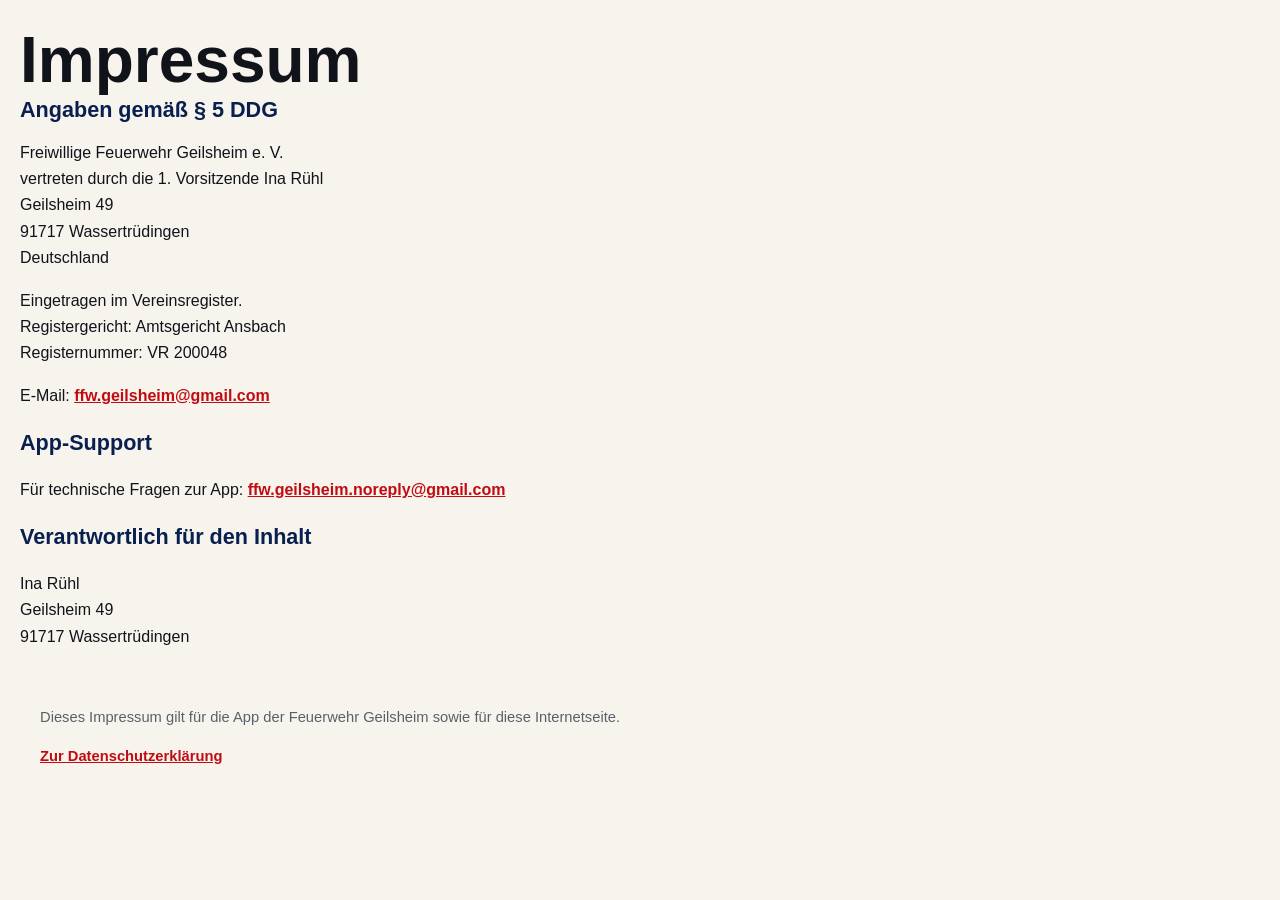
==== index.html @ 82e894a8 "Update index.html" ====
<!-- Update 08.08.2026 -->
<!DOCTYPE html>
<html lang="de">
<head>
    <meta charset="UTF-8">
    <meta name="viewport" content="width=device-width, initial-scale=1.0">

    <title>Impressum – Feuerwehr Geilsheim</title>
<style>
  * { box-sizing: border-box; }

  body {
    margin: 0;
    font-family: -apple-system, BlinkMacSystemFont, "Segoe UI", sans-serif;
    color: #11131a;
    background: #f7f4ee;
    line-height: 1.65;
  }

  header {
    background: #091f4f;
    color: white;
    padding: 56px 20px 44px;
  }

  .wrap {
    width: min(920px, 100%);
    margin: 0 auto;
  }

  .mark {
    display: inline-grid;
    place-items: center;
    width: 74px;
    height: 74px;
    margin-bottom: 22px;
    background: #c20b11;
    color: white;
    font-size: 34px;
    font-weight: 900;
  }

  h1 {
    margin: 0;
    font-size: clamp(2rem, 7vw, 4rem);
    line-height: 1;
  }

  .subtitle {
    max-width: 680px;
    margin: 18px 0 0;
    color: rgba(255, 255, 255, 0.78);
    font-size: 1.1rem;
    font-weight: 600;
  }

  main {
    padding: 28px 20px 48px;
  }

  section {
    padding: 24px 0;
    border-bottom: 1px solid rgba(9, 31, 79, 0.12);
  }

  section:last-child {
    border-bottom: 0;
  }

  h2 {
    margin: 0 0 12px;
    color: #091f4f;
    font-size: 1.35rem;
  }

  p, ul, address {
    max-width: 760px;
  }

  address {
    font-style: normal;
  }

  a {
    color: #c20b11;
    font-weight: 700;
    overflow-wrap: anywhere;
  }

  code {
    padding: 2px 5px;
    background: rgba(9, 31, 79, 0.08);
    border-radius: 4px;
  }

  .updated {
    color: #5a606b;
    font-weight: 700;
  }

  footer {
    padding: 24px 20px 36px;
    color: #5a606b;
    font-size: 0.92rem;
  }
</style>
</head>

<body>
    <main>
        <h1>Impressum</h1>

        <h2>Angaben gemäß § 5 DDG</h2>
        
        <address>
            Freiwillige Feuerwehr Geilsheim e. V.<br>
            vertreten durch die 1. Vorsitzende Ina Rühl<br>
            Geilsheim 49<br>
            91717 Wassertrüdingen<br>
            Deutschland
        </address>
        
        <p>
            Eingetragen im Vereinsregister.<br>
            Registergericht: Amtsgericht Ansbach<br>
            Registernummer: VR 200048
        </p>
        
        <p>
            E-Mail:
            <a href="mailto:ffw.geilsheim@gmail.com">
                ffw.geilsheim@gmail.com
            </a>
        </p>
        
        <h2>App-Support</h2>
        
        <p>
            Für technische Fragen zur App:
            <a href="mailto:ffw.geilsheim.noreply@gmail.com">
                ffw.geilsheim.noreply@gmail.com
            </a>
        </p>

        <h2>Verantwortlich für den Inhalt</h2>

        <p>
            Ina Rühl<br>
            Geilsheim 49<br>
            91717 Wassertrüdingen
        </p>

        <footer>
            <p>
                Dieses Impressum gilt für die App der Feuerwehr Geilsheim
                sowie für diese Internetseite.
            </p>
            <p>
                <a href="datenschutz.html">Zur Datenschutzerklärung</a>
            </p>
        </footer>
    </main>
</body>
</html>
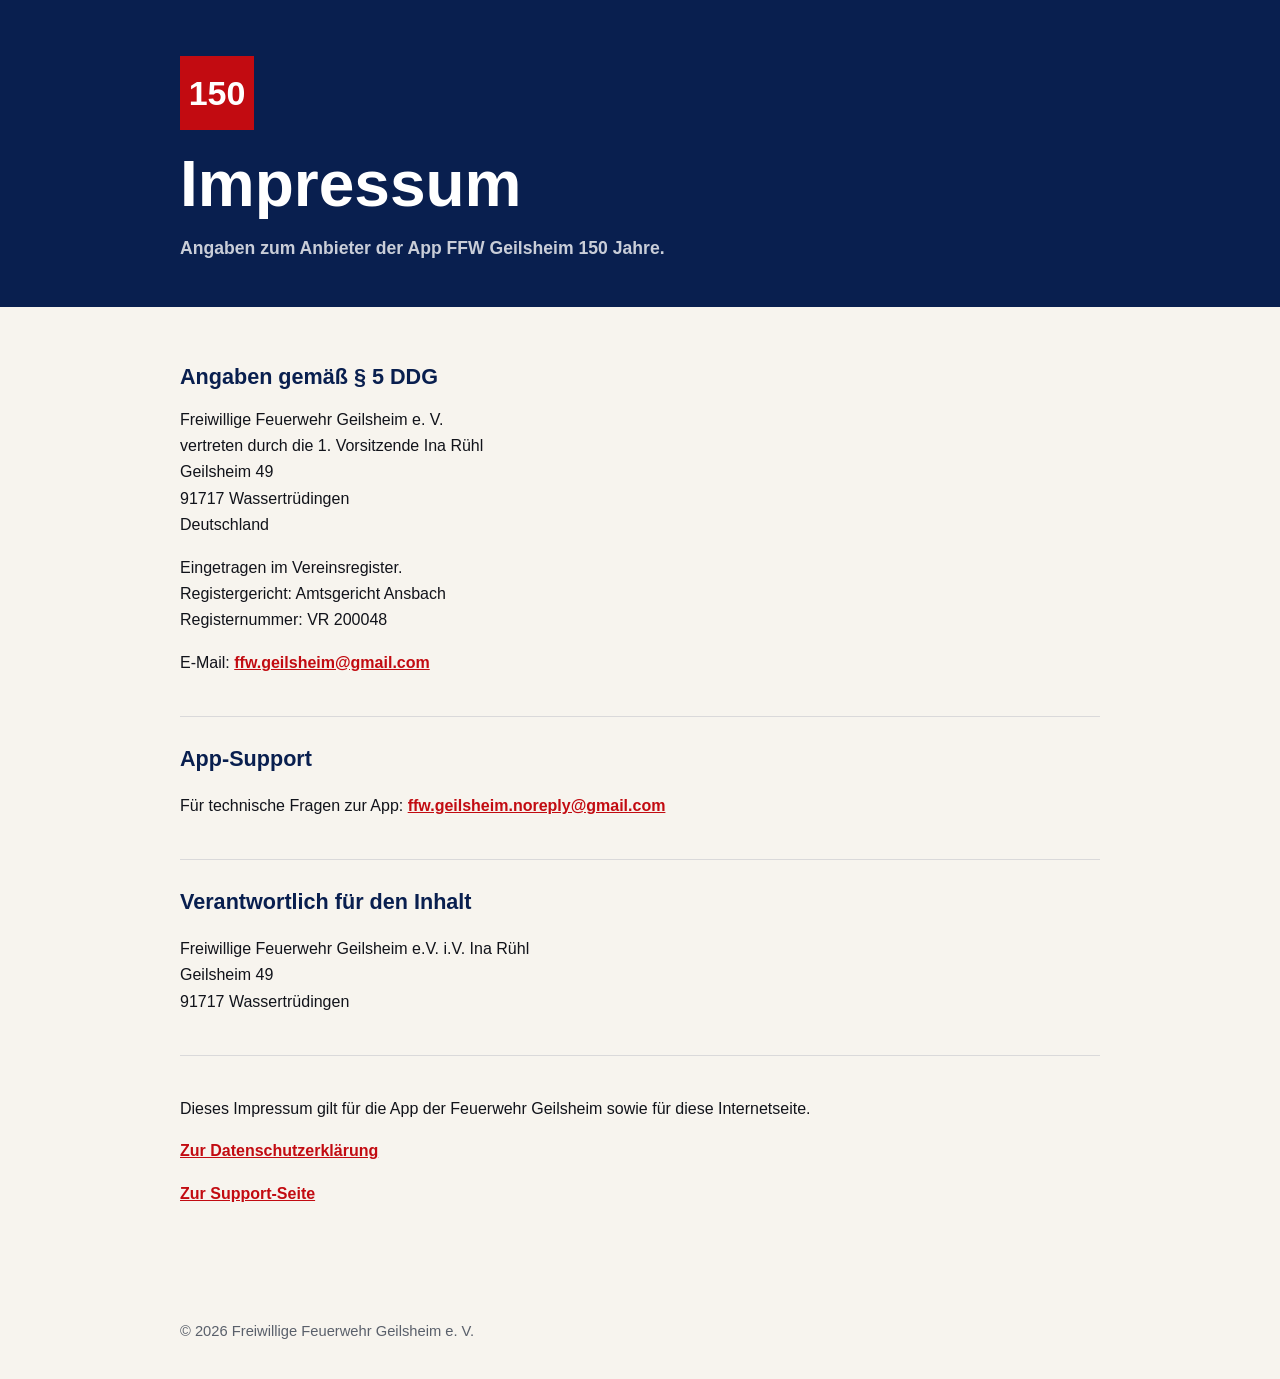
==== commit e4447add: "Update index.html" ====
--- a/index.html
+++ b/index.html
@@ -1,164 +1,175 @@
-<!-- Update 08.08.2026 -->
-<!DOCTYPE html>
+<!doctype html>
 <html lang="de">
 <head>
-    <meta charset="UTF-8">
-    <meta name="viewport" content="width=device-width, initial-scale=1.0">
+  <meta charset="utf-8">
+  <meta name="viewport" content="width=device-width, initial-scale=1">
+  <title>Impressum | FFW Geilsheim 150 Jahre</title>
+  <meta name="description" content="Impressum zur App FFW Geilsheim 150 Jahre.">
 
-    <title>Impressum – Feuerwehr Geilsheim</title>
-<style>
-  * { box-sizing: border-box; }
+  <style>
+    * {
+      box-sizing: border-box;
+    }
 
-  body {
-    margin: 0;
-    font-family: -apple-system, BlinkMacSystemFont, "Segoe UI", sans-serif;
-    color: #11131a;
-    background: #f7f4ee;
-    line-height: 1.65;
-  }
+    body {
+      margin: 0;
+      font-family: -apple-system, BlinkMacSystemFont, "Segoe UI", sans-serif;
+      color: #11131a;
+      background: #f7f4ee;
+      line-height: 1.65;
+    }
 
-  header {
-    background: #091f4f;
-    color: white;
-    padding: 56px 20px 44px;
-  }
+    header {
+      background: #091f4f;
+      color: white;
+      padding: 56px 20px 44px;
+    }
 
-  .wrap {
-    width: min(920px, 100%);
-    margin: 0 auto;
-  }
+    .wrap {
+      width: min(920px, 100%);
+      margin: 0 auto;
+    }
 
-  .mark {
-    display: inline-grid;
-    place-items: center;
-    width: 74px;
-    height: 74px;
-    margin-bottom: 22px;
-    background: #c20b11;
-    color: white;
-    font-size: 34px;
-    font-weight: 900;
-  }
+    .mark {
+      display: inline-grid;
+      place-items: center;
+      width: 74px;
+      height: 74px;
+      margin-bottom: 22px;
+      background: #c20b11;
+      color: white;
+      font-size: 34px;
+      font-weight: 900;
+    }
 
-  h1 {
-    margin: 0;
-    font-size: clamp(2rem, 7vw, 4rem);
-    line-height: 1;
-  }
+    h1 {
+      margin: 0;
+      font-size: clamp(2rem, 7vw, 4rem);
+      line-height: 1;
+    }
 
-  .subtitle {
-    max-width: 680px;
-    margin: 18px 0 0;
-    color: rgba(255, 255, 255, 0.78);
-    font-size: 1.1rem;
-    font-weight: 600;
-  }
+    .subtitle {
+      max-width: 680px;
+      margin: 18px 0 0;
+      color: rgba(255, 255, 255, 0.78);
+      font-size: 1.1rem;
+      font-weight: 600;
+    }
 
-  main {
-    padding: 28px 20px 48px;
-  }
+    main {
+      padding: 28px 20px 48px;
+    }
 
-  section {
-    padding: 24px 0;
-    border-bottom: 1px solid rgba(9, 31, 79, 0.12);
-  }
+    section {
+      padding: 24px 0;
+      border-bottom: 1px solid rgba(9, 31, 79, 0.12);
+    }
 
-  section:last-child {
-    border-bottom: 0;
-  }
+    section:last-child {
+      border-bottom: 0;
+    }
 
-  h2 {
-    margin: 0 0 12px;
-    color: #091f4f;
-    font-size: 1.35rem;
-  }
+    h2 {
+      margin: 0 0 12px;
+      color: #091f4f;
+      font-size: 1.35rem;
+    }
 
-  p, ul, address {
-    max-width: 760px;
-  }
+    p,
+    address {
+      max-width: 760px;
+    }
 
-  address {
-    font-style: normal;
-  }
+    address {
+      font-style: normal;
+    }
 
-  a {
-    color: #c20b11;
-    font-weight: 700;
-    overflow-wrap: anywhere;
-  }
+    a {
+      color: #c20b11;
+      font-weight: 700;
+      overflow-wrap: anywhere;
+    }
 
-  code {
-    padding: 2px 5px;
-    background: rgba(9, 31, 79, 0.08);
-    border-radius: 4px;
-  }
-
-  .updated {
-    color: #5a606b;
-    font-weight: 700;
-  }
-
-  footer {
-    padding: 24px 20px 36px;
-    color: #5a606b;
-    font-size: 0.92rem;
-  }
-</style>
+    footer {
+      padding: 24px 20px 36px;
+      color: #5a606b;
+      font-size: 0.92rem;
+    }
+  </style>
 </head>
 
 <body>
-    <main>
-        <h1>Impressum</h1>
+  <header>
+    <div class="wrap">
+      <div class="mark">150</div>
+      <h1>Impressum</h1>
+      <p class="subtitle">Angaben zum Anbieter der App FFW Geilsheim 150 Jahre.</p>
+    </div>
+  </header>
 
+  <main>
+    <div class="wrap">
+      <section>
         <h2>Angaben gemäß § 5 DDG</h2>
-        
+
         <address>
-            Freiwillige Feuerwehr Geilsheim e. V.<br>
-            vertreten durch die 1. Vorsitzende Ina Rühl<br>
-            Geilsheim 49<br>
-            91717 Wassertrüdingen<br>
-            Deutschland
+          Freiwillige Feuerwehr Geilsheim e. V.<br>
+          vertreten durch die 1. Vorsitzende Ina Rühl<br>
+          Geilsheim 49<br>
+          91717 Wassertrüdingen<br>
+          Deutschland
         </address>
-        
+
         <p>
-            Eingetragen im Vereinsregister.<br>
-            Registergericht: Amtsgericht Ansbach<br>
-            Registernummer: VR 200048
-        </p>
-        
-        <p>
-            E-Mail:
-            <a href="mailto:ffw.geilsheim@gmail.com">
-                ffw.geilsheim@gmail.com
-            </a>
-        </p>
-        
-        <h2>App-Support</h2>
-        
-        <p>
-            Für technische Fragen zur App:
-            <a href="mailto:ffw.geilsheim.noreply@gmail.com">
-                ffw.geilsheim.noreply@gmail.com
-            </a>
+          Eingetragen im Vereinsregister.<br>
+          Registergericht: Amtsgericht Ansbach<br>
+          Registernummer: VR 200048
         </p>
 
+        <p>
+          E-Mail:
+          <a href="mailto:ffw.geilsheim@gmail.com">ffw.geilsheim@gmail.com</a>
+        </p>
+      </section>
+
+      <section>
+        <h2>App-Support</h2>
+
+        <p>
+          Für technische Fragen zur App:
+          <a href="mailto:ffw.geilsheim.noreply@gmail.com">ffw.geilsheim.noreply@gmail.com</a>
+        </p>
+      </section>
+
+      <section>
         <h2>Verantwortlich für den Inhalt</h2>
 
         <p>
-            Ina Rühl<br>
-            Geilsheim 49<br>
-            91717 Wassertrüdingen
+          Freiwillige Feuerwehr Geilsheim e.V.
+          i.V. Ina Rühl<br>
+          Geilsheim 49<br>
+          91717 Wassertrüdingen
+        </p>
+      </section>
+
+      <section>
+        <p>
+          Dieses Impressum gilt für die App der Feuerwehr Geilsheim sowie für diese Internetseite.
         </p>
 
-        <footer>
-            <p>
-                Dieses Impressum gilt für die App der Feuerwehr Geilsheim
-                sowie für diese Internetseite.
-            </p>
-            <p>
-                <a href="datenschutz.html">Zur Datenschutzerklärung</a>
-            </p>
-        </footer>
-    </main>
+        <p>
+          <a href="datenschutz.html">Zur Datenschutzerklärung</a>
+        </p>
+
+        <p>
+          <a href="support.html">Zur Support-Seite</a>
+        </p>
+      </section>
+    </div>
+  </main>
+
+  <footer>
+    <div class="wrap">© 2026 Freiwillige Feuerwehr Geilsheim e. V.</div>
+  </footer>
 </body>
 </html>
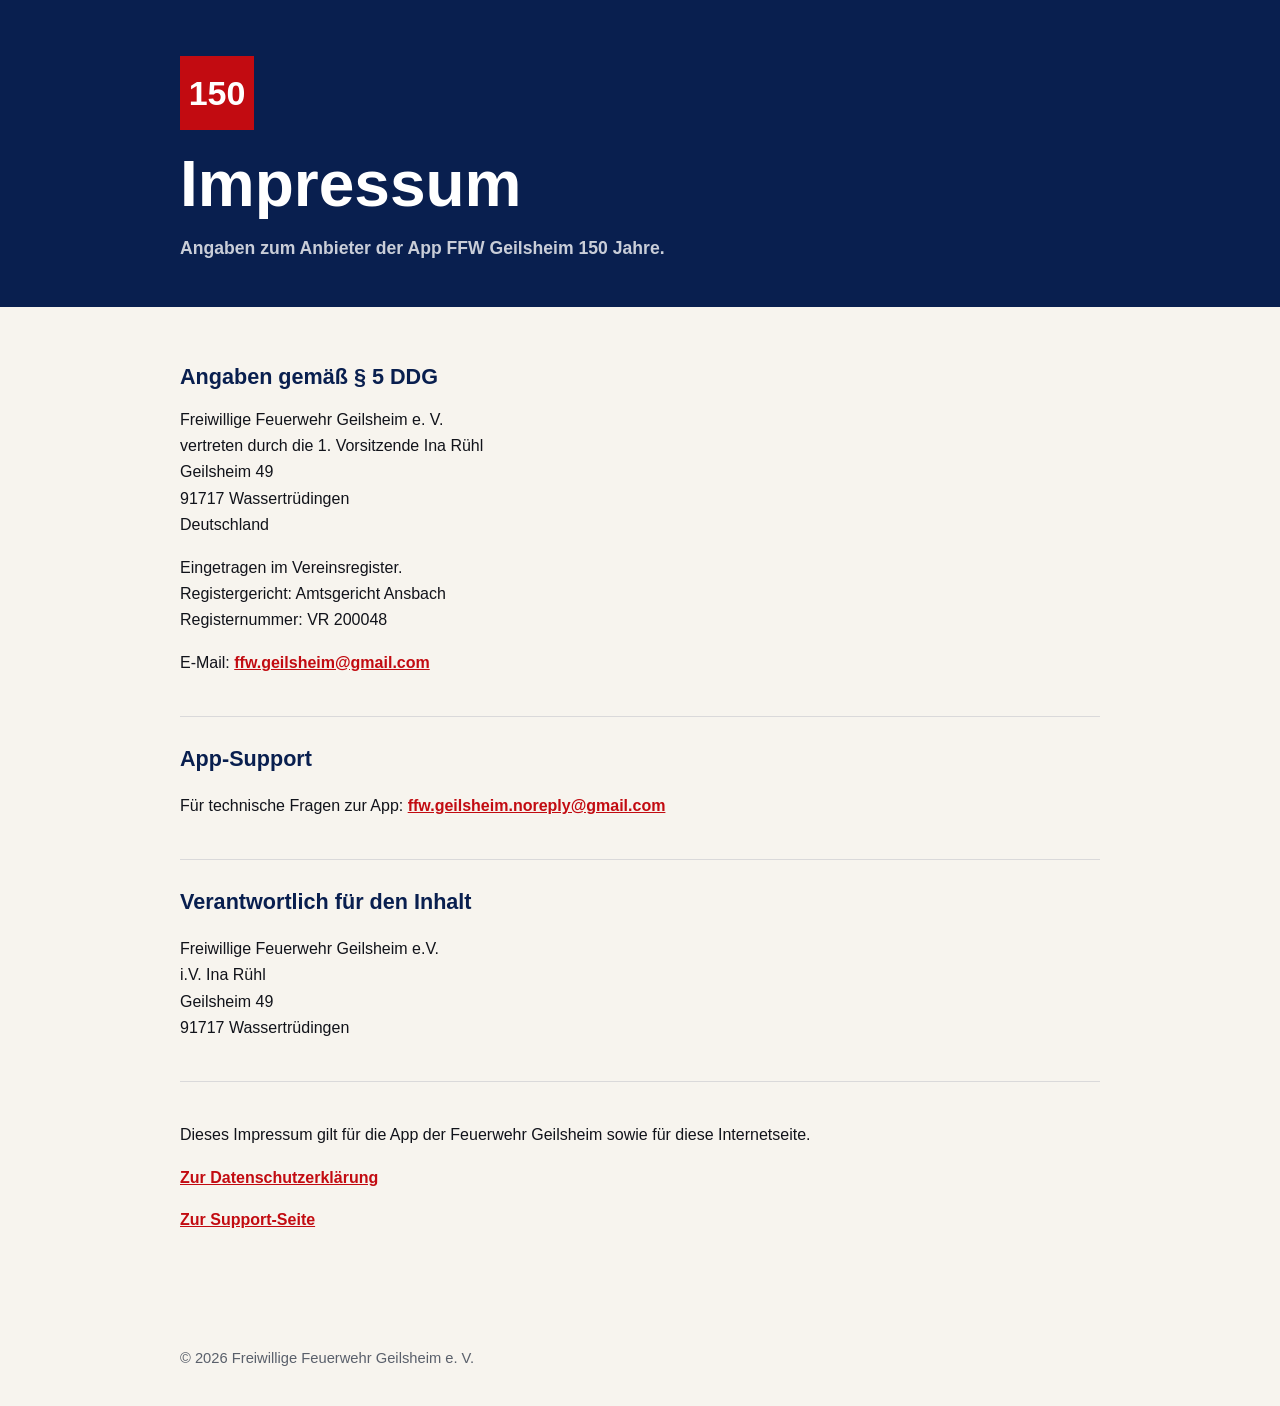
==== commit 5de6a26b: "Update index.html" ====
--- a/index.html
+++ b/index.html
@@ -145,7 +145,7 @@
         <h2>Verantwortlich für den Inhalt</h2>
 
         <p>
-          Freiwillige Feuerwehr Geilsheim e.V.
+          Freiwillige Feuerwehr Geilsheim e.V.<br>
           i.V. Ina Rühl<br>
           Geilsheim 49<br>
           91717 Wassertrüdingen
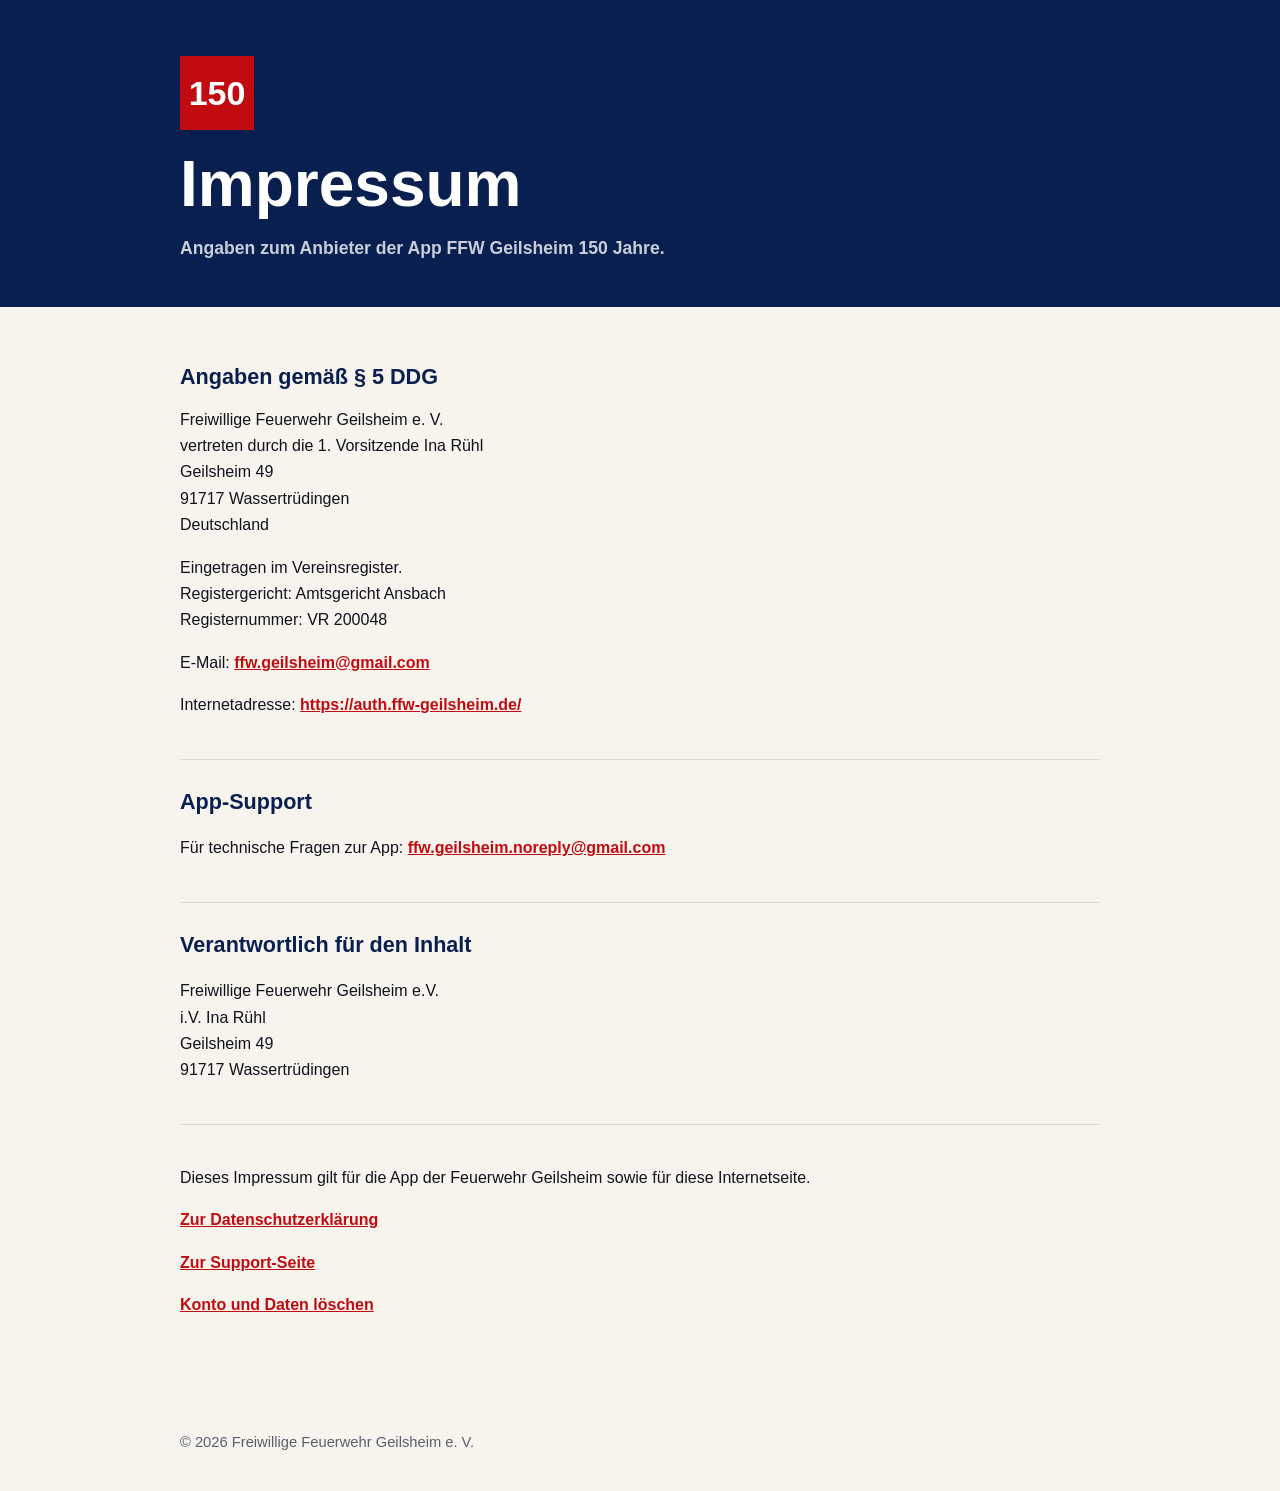
==== commit 515a4e5f: "Add account deletion page and update public URLs" ====
--- a/index.html
+++ b/index.html
@@ -5,6 +5,7 @@
   <meta name="viewport" content="width=device-width, initial-scale=1">
   <title>Impressum | FFW Geilsheim 150 Jahre</title>
   <meta name="description" content="Impressum zur App FFW Geilsheim 150 Jahre.">
+  <link rel="canonical" href="https://auth.ffw-geilsheim.de/">
 
   <style>
     * {
@@ -130,6 +131,11 @@
           E-Mail:
           <a href="mailto:ffw.geilsheim@gmail.com">ffw.geilsheim@gmail.com</a>
         </p>
+
+        <p>
+          Internetadresse:
+          <a href="https://auth.ffw-geilsheim.de/">https://auth.ffw-geilsheim.de/</a>
+        </p>
       </section>
 
       <section>
@@ -164,6 +170,10 @@
         <p>
           <a href="support.html">Zur Support-Seite</a>
         </p>
+
+        <p>
+          <a href="account-deletion.html">Konto und Daten löschen</a>
+        </p>
       </section>
     </div>
   </main>
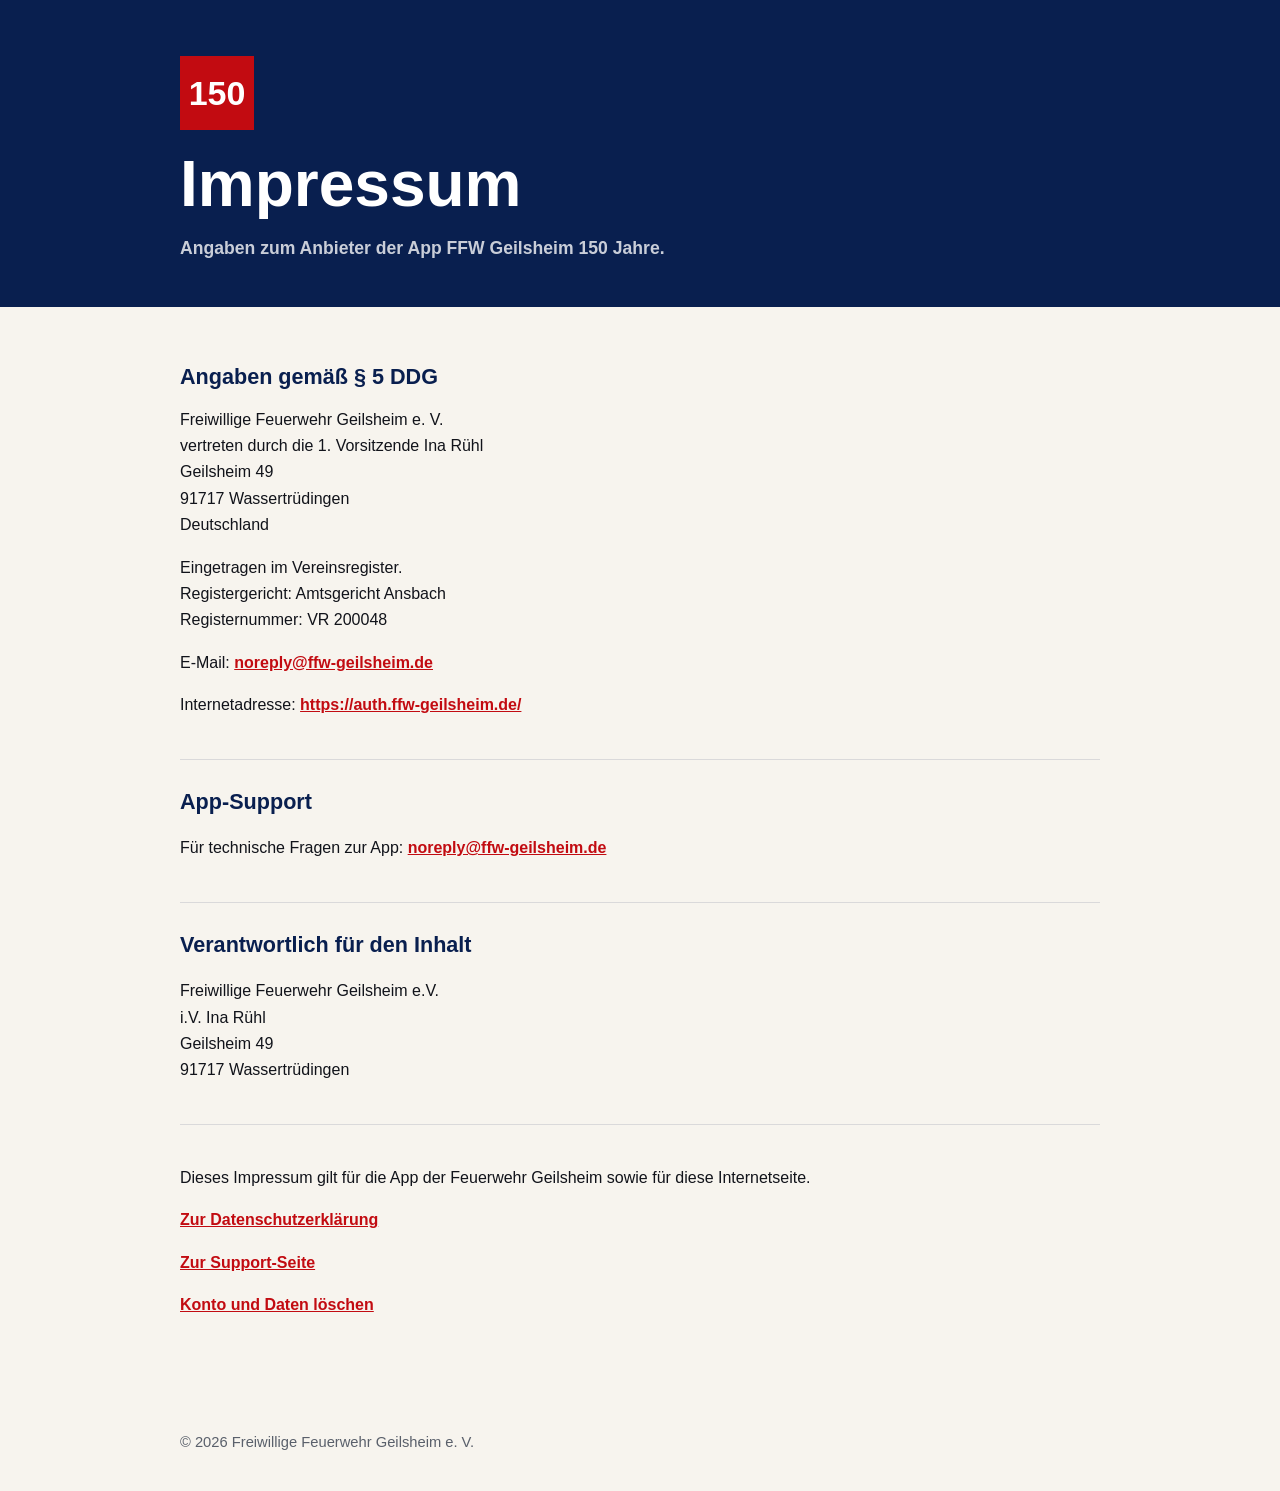
==== commit a42b3248: "Update index.html -- MAILADRESSEN angepasst" ====
--- a/index.html
+++ b/index.html
@@ -129,7 +129,7 @@
 
         <p>
           E-Mail:
-          <a href="mailto:ffw.geilsheim@gmail.com">ffw.geilsheim@gmail.com</a>
+          <a href="mailto:noreply@ffw-geilsheim.de">noreply@ffw-geilsheim.de</a>
         </p>
 
         <p>
@@ -143,7 +143,7 @@
 
         <p>
           Für technische Fragen zur App:
-          <a href="mailto:ffw.geilsheim.noreply@gmail.com">ffw.geilsheim.noreply@gmail.com</a>
+          <a href="mailto:noreply@ffw-geilsheim.de">noreply@ffw-geilsheim.de</a>
         </p>
       </section>
 
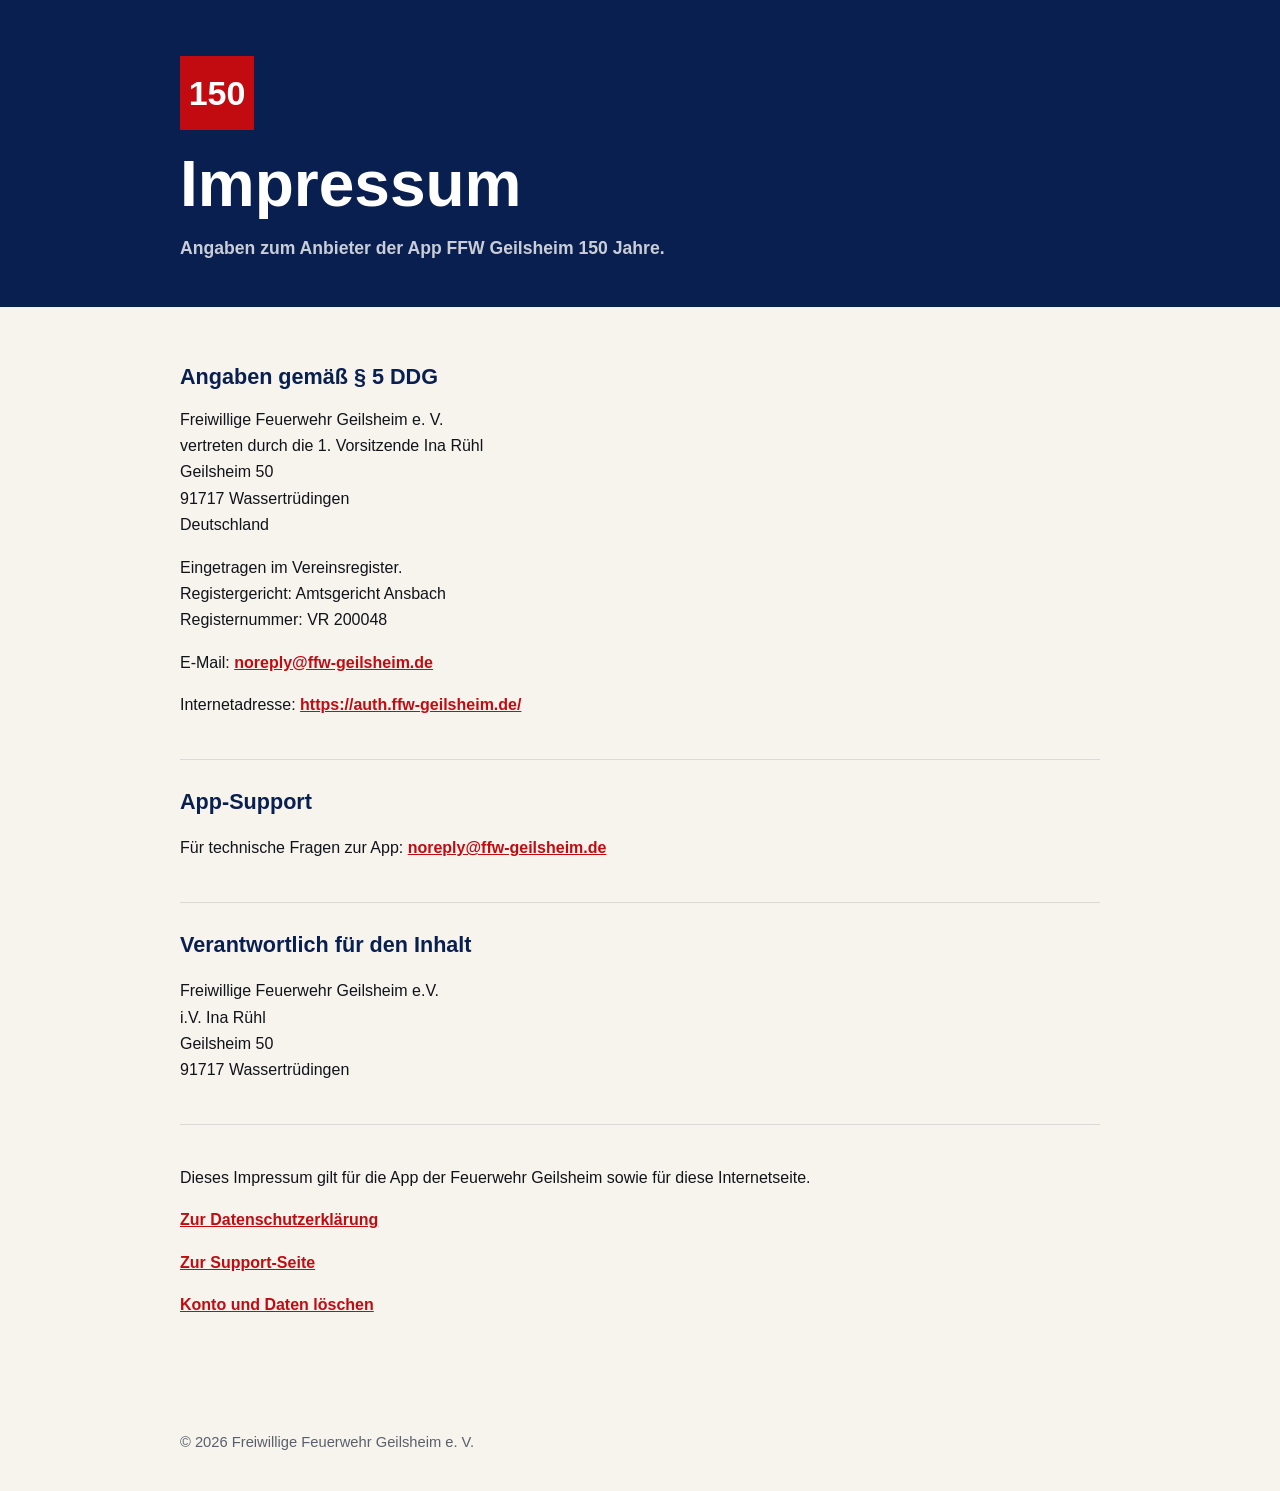
==== commit 3a15e7c7: "Update index.html" ====
--- a/index.html
+++ b/index.html
@@ -116,7 +116,7 @@
         <address>
           Freiwillige Feuerwehr Geilsheim e. V.<br>
           vertreten durch die 1. Vorsitzende Ina Rühl<br>
-          Geilsheim 49<br>
+          Geilsheim 50<br>
           91717 Wassertrüdingen<br>
           Deutschland
         </address>
@@ -153,7 +153,7 @@
         <p>
           Freiwillige Feuerwehr Geilsheim e.V.<br>
           i.V. Ina Rühl<br>
-          Geilsheim 49<br>
+          Geilsheim 50<br>
           91717 Wassertrüdingen
         </p>
       </section>
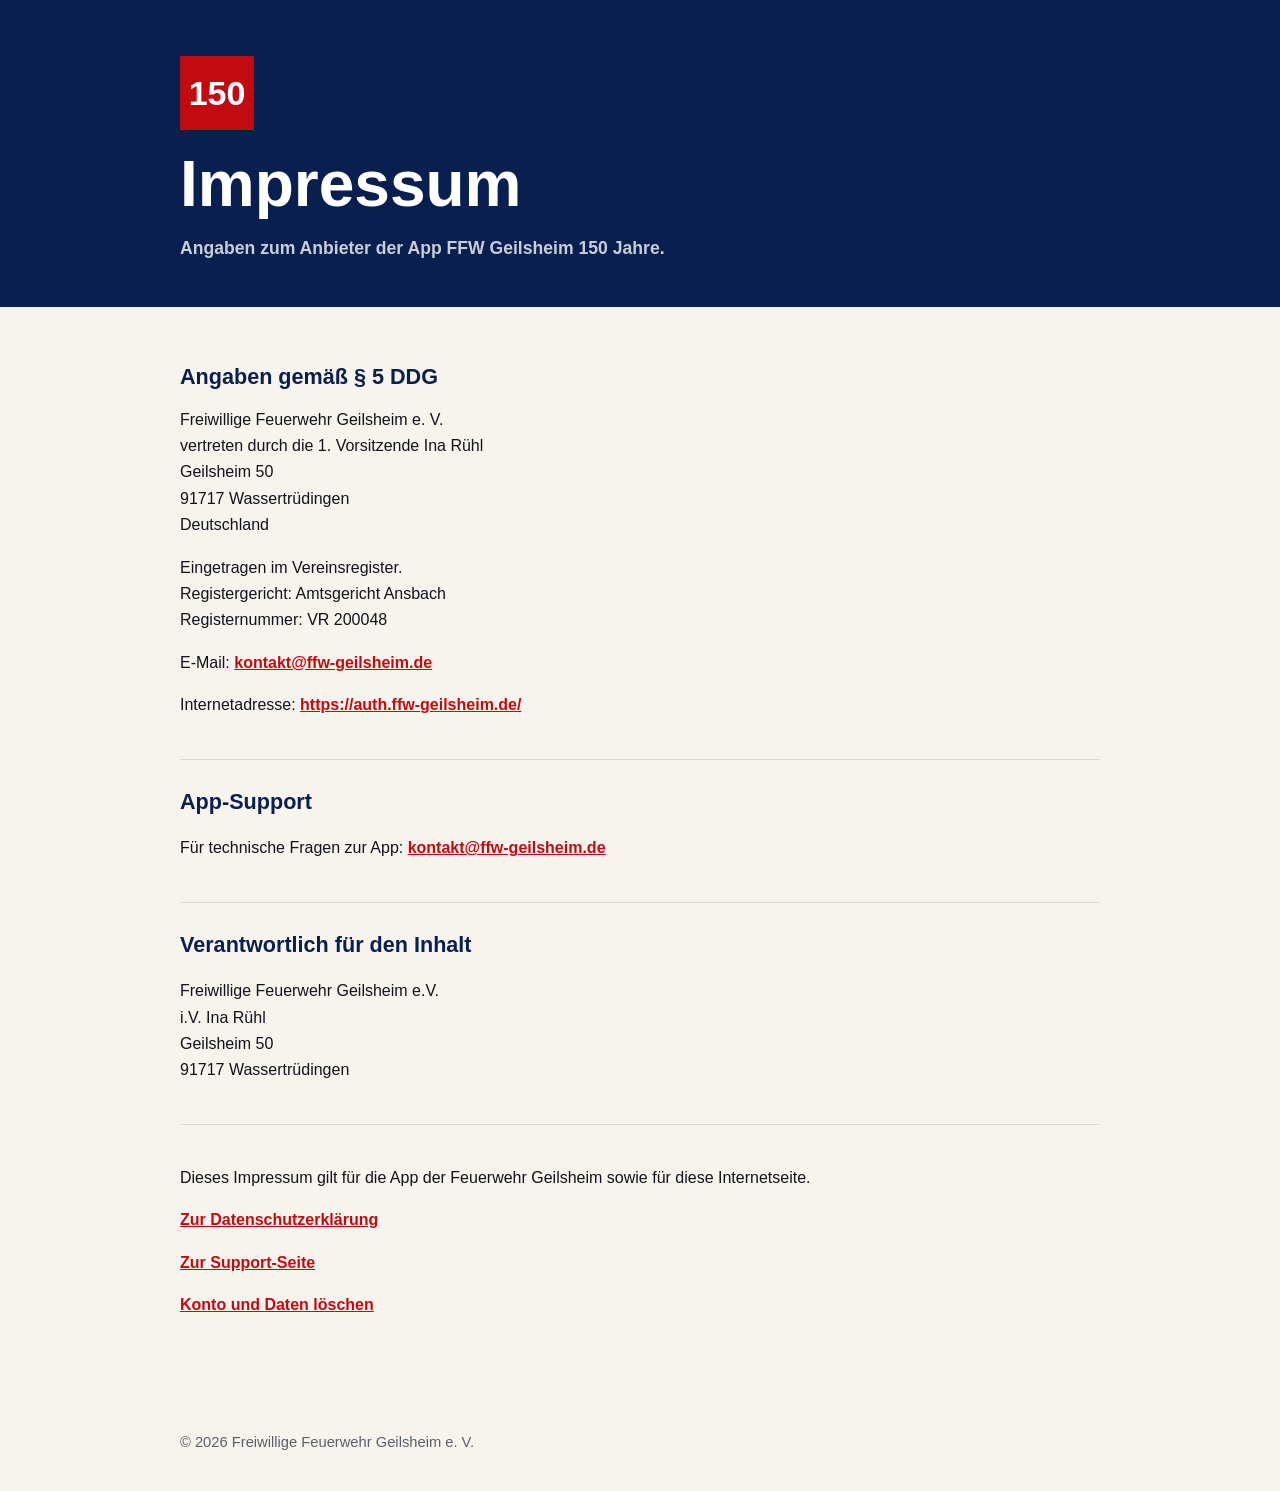
==== commit feacb66c: "Update index.html" ====
--- a/index.html
+++ b/index.html
@@ -129,7 +129,7 @@
 
         <p>
           E-Mail:
-          <a href="mailto:noreply@ffw-geilsheim.de">noreply@ffw-geilsheim.de</a>
+          <a href="mailto:kontakt@ffw-geilsheim.de">kontakt@ffw-geilsheim.de</a>
         </p>
 
         <p>
@@ -143,7 +143,7 @@
 
         <p>
           Für technische Fragen zur App:
-          <a href="mailto:noreply@ffw-geilsheim.de">noreply@ffw-geilsheim.de</a>
+          <a href="mailto:kontakt@ffw-geilsheim.de">kontakt@ffw-geilsheim.de</a>
         </p>
       </section>
 
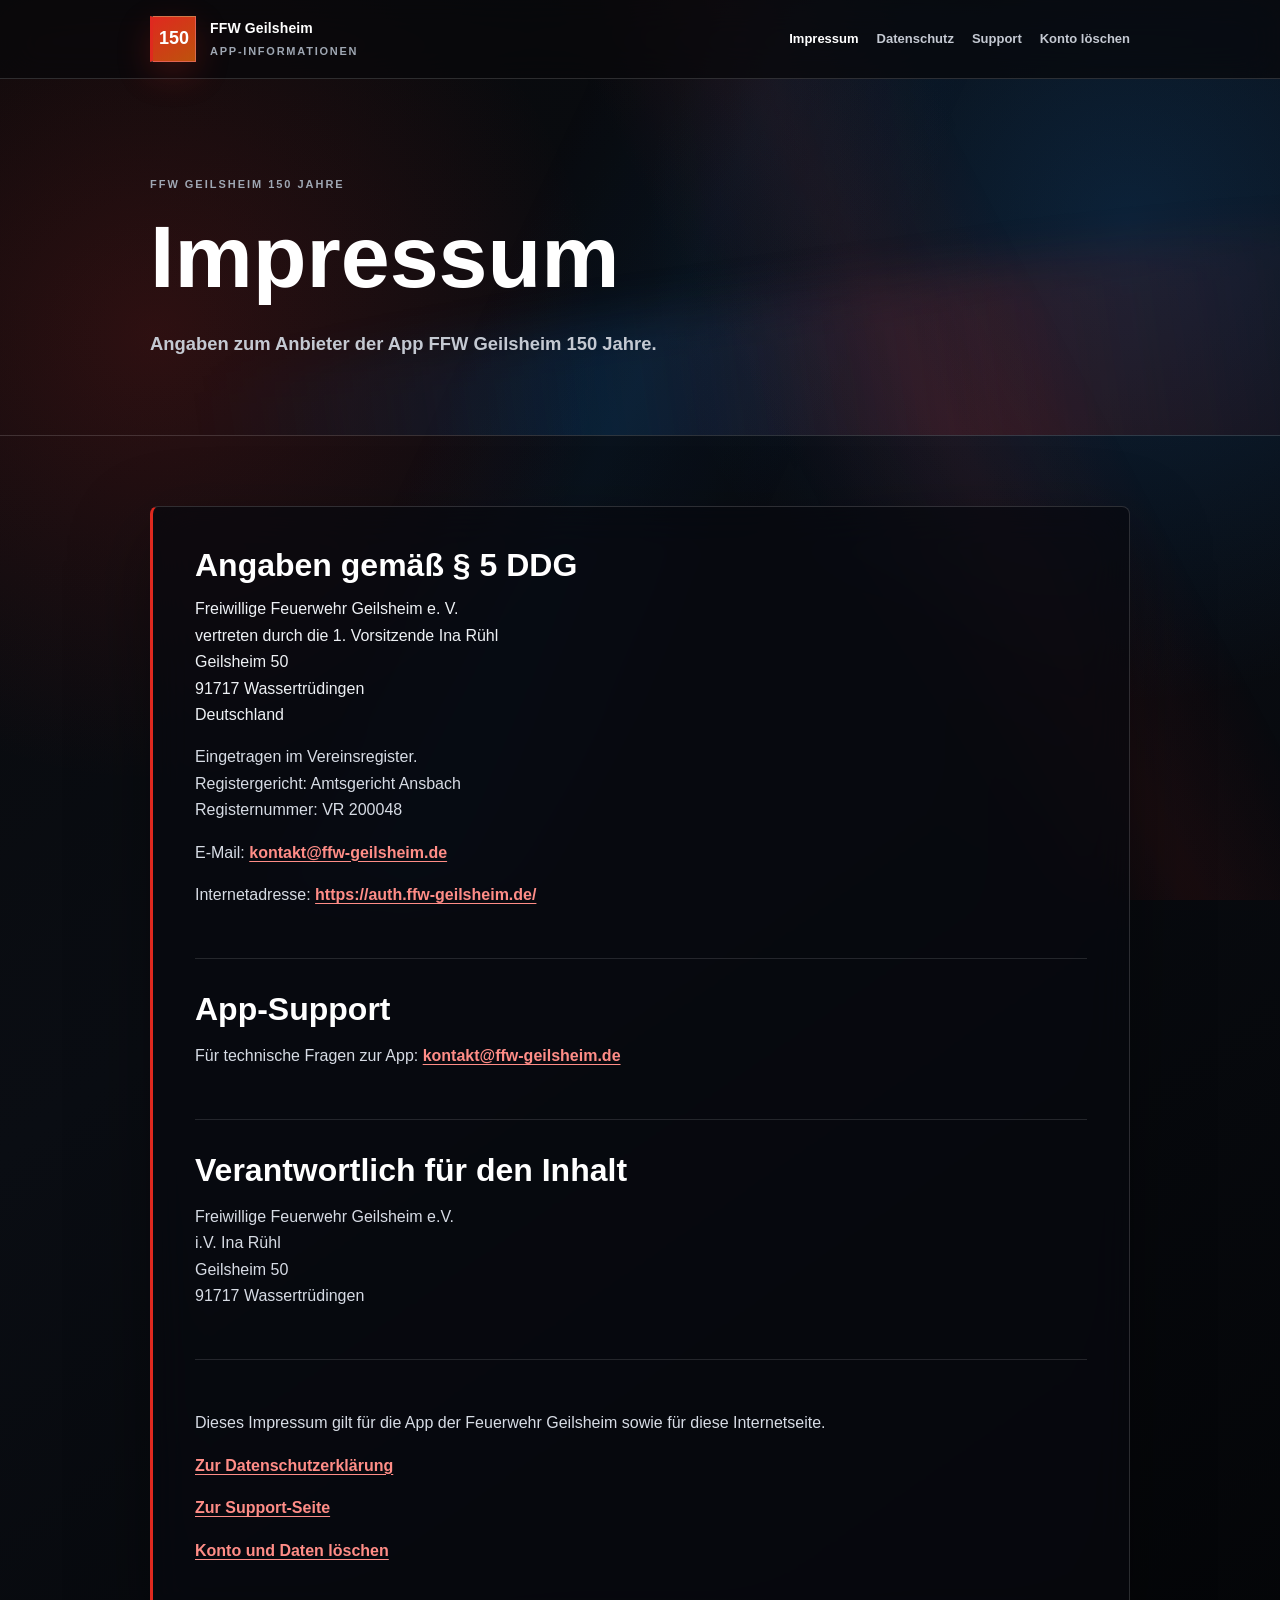
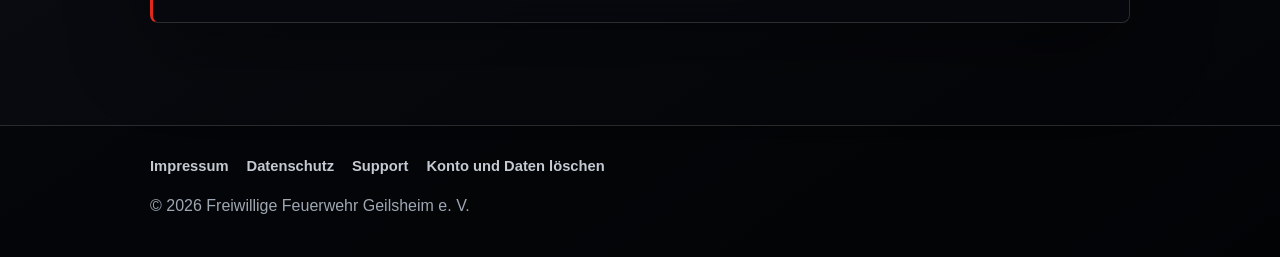
==== commit 144f5e08: "Redesign GitHub Pages for FFW Geilsheim" ====
--- a/index.html
+++ b/index.html
@@ -6,110 +6,40 @@
   <title>Impressum | FFW Geilsheim 150 Jahre</title>
   <meta name="description" content="Impressum zur App FFW Geilsheim 150 Jahre.">
   <link rel="canonical" href="https://auth.ffw-geilsheim.de/">
-
-  <style>
-    * {
-      box-sizing: border-box;
-    }
-
-    body {
-      margin: 0;
-      font-family: -apple-system, BlinkMacSystemFont, "Segoe UI", sans-serif;
-      color: #11131a;
-      background: #f7f4ee;
-      line-height: 1.65;
-    }
-
-    header {
-      background: #091f4f;
-      color: white;
-      padding: 56px 20px 44px;
-    }
-
-    .wrap {
-      width: min(920px, 100%);
-      margin: 0 auto;
-    }
-
-    .mark {
-      display: inline-grid;
-      place-items: center;
-      width: 74px;
-      height: 74px;
-      margin-bottom: 22px;
-      background: #c20b11;
-      color: white;
-      font-size: 34px;
-      font-weight: 900;
-    }
-
-    h1 {
-      margin: 0;
-      font-size: clamp(2rem, 7vw, 4rem);
-      line-height: 1;
-    }
-
-    .subtitle {
-      max-width: 680px;
-      margin: 18px 0 0;
-      color: rgba(255, 255, 255, 0.78);
-      font-size: 1.1rem;
-      font-weight: 600;
-    }
-
-    main {
-      padding: 28px 20px 48px;
-    }
-
-    section {
-      padding: 24px 0;
-      border-bottom: 1px solid rgba(9, 31, 79, 0.12);
-    }
-
-    section:last-child {
-      border-bottom: 0;
-    }
-
-    h2 {
-      margin: 0 0 12px;
-      color: #091f4f;
-      font-size: 1.35rem;
-    }
-
-    p,
-    address {
-      max-width: 760px;
-    }
-
-    address {
-      font-style: normal;
-    }
-
-    a {
-      color: #c20b11;
-      font-weight: 700;
-      overflow-wrap: anywhere;
-    }
-
-    footer {
-      padding: 24px 20px 36px;
-      color: #5a606b;
-      font-size: 0.92rem;
-    }
-  </style>
+  <link rel="stylesheet" href="styles.css">
 </head>
 
 <body>
-  <header>
-    <div class="wrap">
-      <div class="mark">150</div>
-      <h1>Impressum</h1>
-      <p class="subtitle">Angaben zum Anbieter der App FFW Geilsheim 150 Jahre.</p>
+  <a class="skip-link" href="#content">Zum Inhalt springen</a>
+  <div class="site-shell">
+  <header class="site-header">
+    <div class="wrap site-header__inner">
+      <a class="brand" href="index.html" aria-current="page">
+        <span class="mark">150</span>
+        <span class="brand__text">
+          <span class="brand__name">FFW Geilsheim</span>
+          <span class="brand__meta">App-Informationen</span>
+        </span>
+      </a>
+      <nav class="site-nav" aria-label="Hauptnavigation">
+        <a href="index.html" aria-current="page">Impressum</a>
+        <a href="datenschutz.html">Datenschutz</a>
+        <a href="support.html">Support</a>
+        <a href="account-deletion.html">Konto löschen</a>
+      </nav>
     </div>
   </header>
 
-  <main>
+  <section class="hero" aria-labelledby="page-title">
     <div class="wrap">
+      <p class="eyebrow">FFW Geilsheim 150 Jahre</p>
+      <h1 id="page-title">Impressum</h1>
+      <p class="subtitle">Angaben zum Anbieter der App FFW Geilsheim 150 Jahre.</p>
+    </div>
+  </section>
+
+  <main id="content">
+    <div class="wrap content-panel">
       <section>
         <h2>Angaben gemäß § 5 DDG</h2>
 
@@ -178,8 +108,17 @@
     </div>
   </main>
 
-  <footer>
-    <div class="wrap">© 2026 Freiwillige Feuerwehr Geilsheim e. V.</div>
+  <footer class="site-footer">
+    <div class="wrap site-footer__inner">
+      <nav aria-label="Rechtliche Informationen und Support">
+        <a href="index.html" aria-current="page">Impressum</a>
+        <a href="datenschutz.html">Datenschutz</a>
+        <a href="support.html">Support</a>
+        <a href="account-deletion.html">Konto und Daten löschen</a>
+      </nav>
+      <p>© 2026 Freiwillige Feuerwehr Geilsheim e. V.</p>
+    </div>
   </footer>
+  </div>
 </body>
 </html>
--- a/styles.css
+++ b/styles.css
@@ -0,0 +1,479 @@
+* {
+    box-sizing: border-box;
+}
+
+:root {
+    color-scheme: dark;
+    --color-black: #08090b;
+    --color-ink: #f7f8fa;
+    --color-muted: #c4c9d2;
+    --color-soft: #9fa7b3;
+    --color-line: rgba(255, 255, 255, 0.15);
+    --color-glass: rgba(7, 9, 14, 0.72);
+    --color-glass-strong: rgba(12, 15, 22, 0.88);
+    --color-red: #df291f;
+    --color-red-soft: rgba(223, 41, 31, 0.18);
+    --color-blue: #1478d4;
+    --color-orange: #ff8a1f;
+    --space-page: clamp(20px, 5vw, 64px);
+    --radius-card: 8px;
+    --shadow-deep: 0 28px 80px rgba(0, 0, 0, 0.36);
+    --font-system: Inter, Avenir Next, Segoe UI, Helvetica, Arial, sans-serif;
+}
+
+html {
+    min-width: 320px;
+    -webkit-text-size-adjust: 100%;
+}
+
+body {
+    margin: 0;
+    color: var(--color-ink);
+    background:
+        radial-gradient(circle at 12% 18%, rgba(229, 43, 33, 0.17), transparent 28rem),
+        radial-gradient(circle at 88% 12%, rgba(20, 120, 212, 0.2), transparent 30rem),
+        linear-gradient(145deg, #08090b 0%, #0a0d13 42%, #030406 100%);
+    font-family: var(--font-system);
+    line-height: 1.65;
+}
+
+body::before {
+    content: "";
+    position: fixed;
+    inset: 0;
+    z-index: -1;
+    pointer-events: none;
+    background:
+        linear-gradient(115deg, transparent 0 36%, rgba(20, 120, 212, 0.08) 48%, transparent 60%),
+        linear-gradient(62deg, transparent 0 58%, rgba(229, 43, 33, 0.1) 68%, transparent 78%);
+    opacity: 0.78;
+}
+
+a {
+    color: #ff8d87;
+    font-weight: 700;
+    overflow-wrap: anywhere;
+    text-underline-offset: 0.18em;
+}
+
+a:hover {
+    color: #ffffff;
+}
+
+:where(a, button, input, textarea, select):focus-visible {
+    outline: 3px solid #ffffff;
+    outline-offset: 3px;
+}
+
+.skip-link {
+    position: fixed;
+    top: 12px;
+    left: 12px;
+    z-index: 20;
+    transform: translateY(-180%);
+    padding: 12px 16px;
+    color: #08090b;
+    background: #ffffff;
+    font-weight: 800;
+}
+
+.skip-link:focus {
+    transform: none;
+}
+
+.site-shell {
+    min-height: 100vh;
+    overflow-x: clip;
+}
+
+.wrap {
+    width: min(980px, 100% - (var(--space-page) * 2));
+    margin: 0 auto;
+}
+
+.site-header {
+    border-bottom: 1px solid var(--color-line);
+    background: rgba(8, 9, 11, 0.76);
+    backdrop-filter: blur(18px) saturate(125%);
+}
+
+.site-header__inner {
+    display: flex;
+    align-items: center;
+    justify-content: space-between;
+    gap: 24px;
+    min-height: 78px;
+}
+
+.brand {
+    display: inline-flex;
+    align-items: center;
+    gap: 14px;
+    color: #ffffff;
+    text-decoration: none;
+}
+
+.mark {
+    display: inline-grid;
+    place-items: center;
+    flex: none;
+    width: 46px;
+    height: 46px;
+    border: 1px solid rgba(255, 255, 255, 0.24);
+    border-left: 3px solid var(--color-red);
+    background: linear-gradient(145deg, #df291f, #bd530c);
+    color: #ffffff;
+    font-size: 18px;
+    font-weight: 900;
+    letter-spacing: 0;
+    box-shadow: 0 12px 34px rgba(229, 43, 33, 0.22);
+}
+
+.brand__text {
+    display: grid;
+    gap: 2px;
+}
+
+.brand__name {
+    font-size: 14px;
+    font-weight: 800;
+    letter-spacing: 0.01em;
+}
+
+.brand__meta {
+    color: var(--color-soft);
+    font-size: 11px;
+    font-weight: 700;
+    letter-spacing: 0.16em;
+    text-transform: uppercase;
+}
+
+.site-nav {
+    display: flex;
+    flex-wrap: wrap;
+    justify-content: flex-end;
+    gap: 8px 18px;
+}
+
+.site-nav a {
+    min-height: 44px;
+    display: inline-flex;
+    align-items: center;
+    color: var(--color-muted);
+    font-size: 13px;
+    font-weight: 700;
+    text-decoration: none;
+}
+
+.site-nav a:hover,
+.site-nav a[aria-current="page"] {
+    color: #ffffff;
+}
+
+.hero {
+    position: relative;
+    overflow: hidden;
+    padding: clamp(58px, 9vw, 96px) 0 clamp(42px, 7vw, 76px);
+    border-bottom: 1px solid var(--color-line);
+}
+
+.hero::after {
+    content: "";
+    position: absolute;
+    inset: auto -12% -55% 16%;
+    height: 340px;
+    transform: rotate(-8deg);
+    background: linear-gradient(90deg, transparent, rgba(20, 120, 212, 0.22), rgba(229, 43, 33, 0.2), transparent);
+    filter: blur(24px);
+    opacity: 0.72;
+}
+
+.hero .wrap {
+    position: relative;
+    z-index: 1;
+}
+
+.eyebrow {
+    margin: 0 0 18px;
+    color: var(--color-soft);
+    font-size: 11px;
+    font-weight: 800;
+    letter-spacing: 0.18em;
+    text-transform: uppercase;
+}
+
+h1,
+h2,
+h3 {
+    color: #ffffff;
+    line-height: 1.05;
+}
+
+h1 {
+    max-width: 900px;
+    margin: 0;
+    font-size: clamp(2.65rem, 8vw, 5.5rem);
+    font-weight: 850;
+}
+
+.subtitle {
+    max-width: 760px;
+    margin: 24px 0 0;
+    color: var(--color-muted);
+    font-size: clamp(1rem, 2.2vw, 1.15rem);
+    font-weight: 600;
+    line-height: 1.7;
+}
+
+main {
+    padding: clamp(28px, 6vw, 70px) 0 clamp(54px, 8vw, 110px);
+}
+
+.content-panel,
+.reset-panel {
+    border: 1px solid var(--color-line);
+    border-left: 3px solid var(--color-red);
+    border-radius: var(--radius-card);
+    background: var(--color-glass);
+    box-shadow: var(--shadow-deep);
+    backdrop-filter: blur(22px) saturate(120%);
+}
+
+.content-panel {
+    padding: clamp(22px, 4vw, 42px);
+}
+
+section {
+    padding: clamp(22px, 4vw, 34px) 0;
+    border-bottom: 1px solid rgba(255, 255, 255, 0.12);
+}
+
+section:first-child {
+    padding-top: 0;
+}
+
+section:last-child {
+    padding-bottom: 0;
+    border-bottom: 0;
+}
+
+h2 {
+    margin: 0 0 14px;
+    font-size: clamp(1.35rem, 3vw, 2rem);
+    font-weight: 800;
+}
+
+p,
+ul,
+ol,
+address {
+    max-width: 780px;
+}
+
+p,
+ul,
+ol {
+    color: #d7dce5;
+}
+
+address {
+    color: #eef1f5;
+    font-style: normal;
+}
+
+li + li {
+    margin-top: 8px;
+}
+
+code {
+    border: 1px solid rgba(255, 255, 255, 0.14);
+    border-radius: 4px;
+    padding: 2px 5px;
+    color: #ffffff;
+    background: rgba(255, 255, 255, 0.08);
+}
+
+.updated {
+    margin: 0;
+    color: var(--color-soft);
+    font-size: 0.95rem;
+    font-weight: 800;
+}
+
+.notice {
+    border: 1px solid rgba(229, 43, 33, 0.36);
+    border-left: 3px solid var(--color-orange);
+    border-radius: 6px;
+    padding: 16px 18px;
+    color: #ffffff;
+    background: linear-gradient(135deg, rgba(229, 43, 33, 0.17), rgba(255, 138, 31, 0.09));
+}
+
+.button,
+button {
+    display: inline-flex;
+    align-items: center;
+    justify-content: center;
+    min-height: 48px;
+    border: 1px solid rgba(255, 255, 255, 0.18);
+    border-radius: 4px;
+    padding: 0 18px;
+    background: var(--color-red);
+    color: #ffffff;
+    font: inherit;
+    font-weight: 800;
+    text-decoration: none;
+    cursor: pointer;
+}
+
+.button:hover,
+button:hover {
+    background: #d3241c;
+    color: #ffffff;
+}
+
+button:disabled {
+    cursor: default;
+    opacity: 0.62;
+}
+
+.reset-panel {
+    width: min(520px, 100% - (var(--space-page) * 2));
+    margin: 0 auto;
+    padding: clamp(24px, 5vw, 38px);
+}
+
+.reset-panel h1 {
+    font-size: clamp(2.2rem, 7vw, 3.4rem);
+}
+
+form {
+    display: grid;
+    gap: 15px;
+    margin-top: 28px;
+}
+
+label {
+    display: grid;
+    gap: 7px;
+    color: #ffffff;
+    font-weight: 800;
+}
+
+input {
+    width: 100%;
+    min-height: 50px;
+    border: 1px solid rgba(255, 255, 255, 0.3);
+    border-radius: 4px;
+    padding: 12px 14px;
+    color: #ffffff;
+    background: rgba(255, 255, 255, 0.09);
+    font: inherit;
+}
+
+input[readonly],
+input:disabled {
+    color: #c5cad3;
+    background: rgba(255, 255, 255, 0.05);
+}
+
+.msg {
+    min-height: 1.5em;
+    margin-top: 18px;
+    color: #ffffff;
+    font-weight: 800;
+}
+
+.site-footer {
+    border-top: 1px solid var(--color-line);
+    padding: 28px 0 38px;
+    color: var(--color-soft);
+    background: rgba(3, 4, 6, 0.56);
+}
+
+.site-footer__inner {
+    display: grid;
+    gap: 14px;
+}
+
+.site-footer nav {
+    display: flex;
+    flex-wrap: wrap;
+    gap: 10px 18px;
+}
+
+.site-footer a {
+    color: var(--color-muted);
+    font-size: 0.92rem;
+    text-decoration: none;
+}
+
+.site-footer a:hover {
+    color: #ffffff;
+}
+
+.site-footer p {
+    margin: 0;
+    color: var(--color-soft);
+}
+
+@media (max-width: 760px) {
+    .site-header__inner {
+        align-items: flex-start;
+        flex-direction: column;
+        padding: 18px 0;
+    }
+
+    .site-nav {
+        justify-content: flex-start;
+        gap: 4px 16px;
+    }
+
+    .site-nav a {
+        min-height: 40px;
+    }
+
+    .brand__name {
+        font-size: 13px;
+    }
+}
+
+@media (max-width: 430px) {
+    :root {
+        --space-page: 18px;
+    }
+
+    h1 {
+        max-width: 100%;
+        font-size: clamp(2rem, 8.8vw, 2.65rem);
+        white-space: normal;
+        hyphens: auto;
+        overflow-wrap: break-word;
+        word-break: normal;
+    }
+
+    .mark {
+        width: 42px;
+        height: 42px;
+        font-size: 16px;
+    }
+
+    .brand {
+        gap: 11px;
+    }
+
+    .brand__meta {
+        font-size: 10px;
+    }
+}
+
+@media (prefers-reduced-motion: reduce) {
+    *,
+    *::before,
+    *::after {
+        scroll-behavior: auto !important;
+        transition-duration: 0.01ms !important;
+        animation-duration: 0.01ms !important;
+        animation-iteration-count: 1 !important;
+    }
+}
